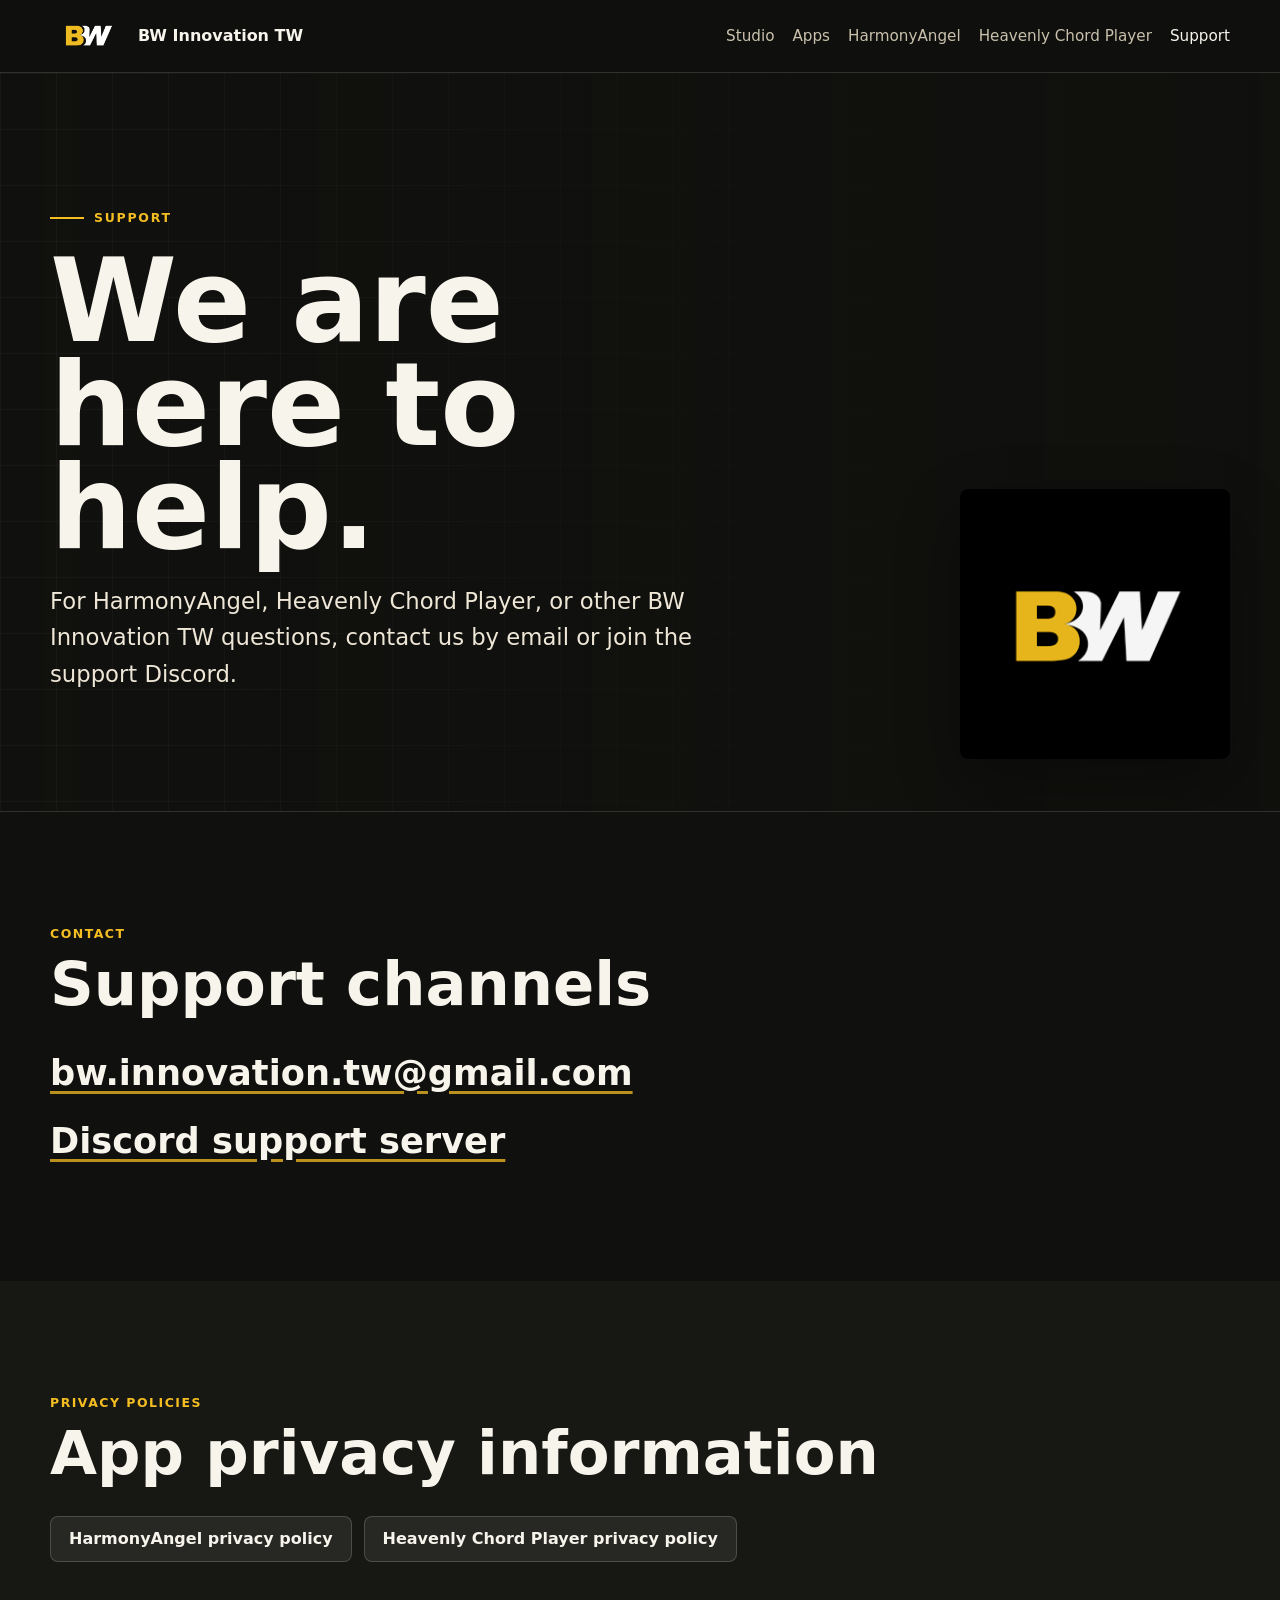
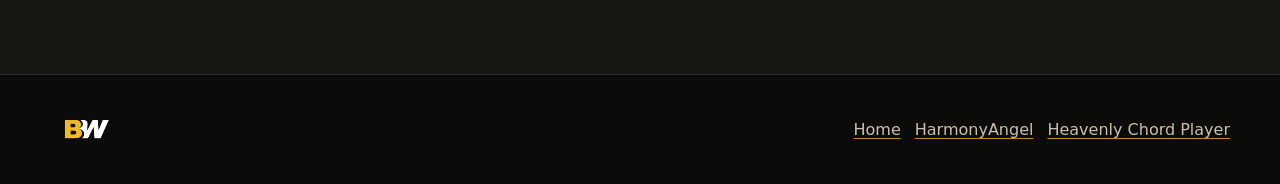
==== support/index.html @ b0c45ac6 "Add BW Innovation TW GitHub Pages site" ====
<!doctype html>
<html lang="en">
  <head>
    <meta charset="utf-8">
    <meta name="viewport" content="width=device-width, initial-scale=1">
    <title>Support | BW Innovation TW</title>
    <meta name="description" content="Contact BW Innovation TW for support by email or Discord.">
    <meta property="og:title" content="BW Innovation TW Support">
    <meta property="og:description" content="Contact BW Innovation TW for app support.">
    <meta property="og:url" content="https://bwinnovationtw.github.io/support/">
    <link rel="icon" href="../assets/bw-logo-black-bg.png">
    <link rel="stylesheet" href="../styles.css">
  </head>
  <body>
    <a class="skip-link" href="#main">Skip to content</a>
    <header class="site-header">
      <div class="nav-wrap">
        <a class="brand-link" href="../index.html" aria-label="BW Innovation TW home">
          <img src="../assets/bw-logo-transparent.png" alt="BW">
          <span>BW Innovation TW</span>
        </a>
        <nav class="site-nav" aria-label="Main navigation">
          <a href="../index.html#studio">Studio</a>
          <a href="../index.html#apps">Apps</a>
          <a href="../apps/harmonyangel/index.html">HarmonyAngel</a>
          <a href="../apps/heavenly-chord-player/index.html">Heavenly Chord Player</a>
          <a href="index.html" aria-current="page">Support</a>
        </nav>
      </div>
    </header>

    <main id="main">
      <section class="hero">
        <div class="hero-media" aria-hidden="true">
          <img class="hero-logo" src="../assets/bw-logo-black-bg.png" alt="">
        </div>
        <div class="hero-inner">
          <div class="hero-copy">
            <p class="eyebrow">Support</p>
            <h1>We are here to help.</h1>
            <p class="lede">For HarmonyAngel, Heavenly Chord Player, or other BW Innovation TW questions, contact us by email or join the support Discord.</p>
          </div>
        </div>
      </section>

      <section class="section">
        <div class="section-inner">
          <p class="section-kicker">Contact</p>
          <h2>Support channels</h2>
          <ul class="contact-list">
            <li><a href="mailto:bw.innovation.tw@gmail.com">bw.innovation.tw@gmail.com</a></li>
            <li><a href="https://discord.gg/x7wb2KQFrJ">Discord support server</a></li>
          </ul>
        </div>
      </section>

      <section class="section alt">
        <div class="section-inner">
          <p class="section-kicker">Privacy policies</p>
          <h2>App privacy information</h2>
          <div class="policy-actions">
            <a class="button" href="../apps/harmonyangel/privacy.html">HarmonyAngel privacy policy</a>
            <a class="button" href="../apps/heavenly-chord-player/privacy.html">Heavenly Chord Player privacy policy</a>
          </div>
        </div>
      </section>
    </main>

    <footer class="footer">
      <div class="footer-inner">
        <img src="../assets/bw-logo-transparent.png" alt="BW Innovation TW">
        <div class="footer-links">
          <a href="../index.html">Home</a>
          <a href="../apps/harmonyangel/index.html">HarmonyAngel</a>
          <a href="../apps/heavenly-chord-player/index.html">Heavenly Chord Player</a>
        </div>
      </div>
    </footer>
  </body>
</html>
---- styles.css ----
:root {
  --bg: #10100e;
  --bg-soft: #171714;
  --panel: #20201b;
  --panel-strong: #292820;
  --text: #f7f4ec;
  --muted: #c9c1ad;
  --line: rgba(247, 244, 236, 0.14);
  --gold: #f4bd22;
  --teal: #47d6b8;
  --coral: #ef6a5b;
  --ink: #050505;
  --shadow: 0 24px 70px rgba(0, 0, 0, 0.38);
  color-scheme: dark;
}

* {
  box-sizing: border-box;
}

html {
  scroll-behavior: smooth;
}

body {
  margin: 0;
  background: var(--bg);
  color: var(--text);
  font-family:
    Inter, ui-sans-serif, system-ui, -apple-system, BlinkMacSystemFont,
    "Segoe UI", sans-serif;
  line-height: 1.6;
  letter-spacing: 0;
}

img {
  display: block;
  max-width: 100%;
}

a {
  color: inherit;
  text-decoration-color: rgba(244, 189, 34, 0.75);
  text-underline-offset: 0.18em;
}

a:hover {
  color: var(--gold);
}

.site-header {
  position: sticky;
  top: 0;
  z-index: 20;
  border-bottom: 1px solid var(--line);
  background: rgba(16, 16, 14, 0.9);
  backdrop-filter: blur(18px);
}

.nav-wrap {
  width: min(1180px, calc(100% - 32px));
  margin: 0 auto;
  min-height: 72px;
  display: flex;
  align-items: center;
  justify-content: space-between;
  gap: 24px;
}

.brand-link {
  display: inline-flex;
  align-items: center;
  gap: 12px;
  min-width: 0;
  text-decoration: none;
}

.brand-link img {
  width: 76px;
  height: auto;
}

.brand-link span {
  font-weight: 800;
  white-space: nowrap;
}

.site-nav {
  display: flex;
  flex-wrap: wrap;
  align-items: center;
  justify-content: flex-end;
  gap: 8px 18px;
  color: var(--muted);
  font-size: 0.95rem;
}

.site-nav a {
  text-decoration: none;
}

.site-nav a[aria-current="page"] {
  color: var(--text);
}

.hero {
  position: relative;
  overflow: hidden;
  min-height: min(760px, 78svh);
  border-bottom: 1px solid var(--line);
  background:
    linear-gradient(90deg, rgba(16, 16, 14, 0.98) 0%, rgba(16, 16, 14, 0.82) 55%, rgba(16, 16, 14, 0.65) 100%),
    var(--bg);
}

.hero::before {
  content: "";
  position: absolute;
  inset: 0;
  background-image:
    linear-gradient(rgba(255, 255, 255, 0.035) 1px, transparent 1px),
    linear-gradient(90deg, rgba(255, 255, 255, 0.035) 1px, transparent 1px);
  background-size: 56px 56px;
  mask-image: linear-gradient(90deg, black, transparent 82%);
  pointer-events: none;
}

.hero-inner {
  position: relative;
  width: min(1180px, calc(100% - 32px));
  margin: 0 auto;
  padding: clamp(72px, 10vw, 132px) 0 96px;
}

.hero-copy {
  max-width: 720px;
}

.eyebrow {
  display: inline-flex;
  align-items: center;
  gap: 10px;
  margin: 0 0 22px;
  color: var(--gold);
  font-size: 0.78rem;
  font-weight: 800;
  letter-spacing: 0.14em;
  text-transform: uppercase;
}

.eyebrow::before {
  content: "";
  width: 34px;
  height: 2px;
  background: var(--gold);
}

h1,
h2,
h3,
p {
  margin-top: 0;
}

h1 {
  margin-bottom: 22px;
  font-size: clamp(3.1rem, 9vw, 7.25rem);
  line-height: 0.9;
  letter-spacing: 0;
}

.product-page h1 {
  font-size: clamp(3rem, 8vw, 6.25rem);
}

h2 {
  margin-bottom: 18px;
  font-size: clamp(2rem, 5vw, 3.8rem);
  line-height: 1;
  letter-spacing: 0;
}

h3 {
  margin-bottom: 10px;
  font-size: 1.2rem;
  line-height: 1.2;
}

.lede {
  max-width: 700px;
  color: #eee7d7;
  font-size: clamp(1.15rem, 2vw, 1.42rem);
}

.hero-actions,
.card-actions,
.policy-actions,
.support-actions {
  display: flex;
  flex-wrap: wrap;
  gap: 12px;
  margin-top: 32px;
}

.button {
  display: inline-flex;
  align-items: center;
  justify-content: center;
  min-height: 46px;
  padding: 0 18px;
  border: 1px solid rgba(247, 244, 236, 0.18);
  border-radius: 8px;
  background: rgba(247, 244, 236, 0.07);
  color: var(--text);
  font-weight: 800;
  text-decoration: none;
}

.button.primary {
  border-color: var(--gold);
  background: var(--gold);
  color: var(--ink);
}

.button:hover {
  transform: translateY(-1px);
}

.hero-media {
  position: absolute;
  inset: 0;
  pointer-events: none;
}

.hero-logo {
  position: absolute;
  right: max(24px, calc((100vw - 1180px) / 2));
  bottom: 52px;
  width: min(34vw, 270px);
  border-radius: 8px;
  box-shadow: var(--shadow);
  opacity: 0.96;
}

.home-shot {
  position: absolute;
  right: max(18px, calc((100vw - 1180px) / 2));
  width: min(52vw, 650px);
  border: 1px solid rgba(247, 244, 236, 0.14);
  border-radius: 8px;
  box-shadow: var(--shadow);
  opacity: 0.58;
}

.home-shot.one {
  top: 84px;
  transform: rotate(2deg);
}

.home-shot.two {
  top: 260px;
  right: max(120px, calc((100vw - 1000px) / 2));
  transform: rotate(-3deg);
}

.section {
  padding: clamp(64px, 9vw, 112px) 0;
}

.section.alt {
  background: var(--bg-soft);
}

.section-inner {
  width: min(1180px, calc(100% - 32px));
  margin: 0 auto;
}

.section-kicker {
  margin-bottom: 10px;
  color: var(--gold);
  font-weight: 800;
  letter-spacing: 0.12em;
  text-transform: uppercase;
  font-size: 0.78rem;
}

.split {
  display: grid;
  grid-template-columns: minmax(0, 0.9fr) minmax(280px, 1.1fr);
  gap: clamp(32px, 6vw, 76px);
  align-items: center;
}

.studio-mark {
  display: grid;
  place-items: center;
  min-height: 340px;
  border: 1px solid var(--line);
  border-radius: 8px;
  background: #050505;
  box-shadow: var(--shadow);
}

.studio-mark img {
  width: min(62%, 277px);
}

.text-block {
  color: var(--muted);
  font-size: 1.05rem;
}

.text-block strong {
  color: var(--text);
}

.app-grid {
  display: grid;
  grid-template-columns: repeat(2, minmax(0, 1fr));
  gap: 22px;
}

.app-card {
  overflow: hidden;
  border: 1px solid var(--line);
  border-radius: 8px;
  background: var(--panel);
  box-shadow: 0 18px 44px rgba(0, 0, 0, 0.22);
}

.app-card-media {
  aspect-ratio: 16 / 10;
  overflow: hidden;
  background: #080806;
}

.app-card-media img {
  width: 100%;
  height: 100%;
  object-fit: cover;
}

.app-card-body {
  padding: 24px;
}

.app-title-row {
  display: flex;
  align-items: center;
  gap: 14px;
  margin-bottom: 16px;
}

.app-title-row img {
  width: 58px;
  height: 58px;
  border-radius: 8px;
}

.app-title-row p,
.meta-line {
  margin: 3px 0 0;
  color: var(--gold);
  font-size: 0.84rem;
  font-weight: 800;
  text-transform: uppercase;
  letter-spacing: 0.08em;
}

.app-card p {
  color: var(--muted);
}

.feature-grid {
  display: grid;
  grid-template-columns: repeat(3, minmax(0, 1fr));
  gap: 18px;
}

.feature-card {
  min-height: 180px;
  padding: 22px;
  border: 1px solid var(--line);
  border-radius: 8px;
  background: var(--panel);
}

.feature-card p {
  color: var(--muted);
}

.product-hero {
  min-height: min(720px, 76svh);
}

.product-icon {
  width: 104px;
  height: 104px;
  margin-bottom: 24px;
  border-radius: 22px;
  box-shadow: var(--shadow);
}

.product-shot {
  position: absolute;
  right: max(18px, calc((100vw - 1180px) / 2));
  top: 105px;
  width: min(50vw, 680px);
  border: 1px solid rgba(247, 244, 236, 0.14);
  border-radius: 8px;
  box-shadow: var(--shadow);
  opacity: 0.68;
}

.product-layout {
  display: grid;
  grid-template-columns: minmax(0, 0.95fr) minmax(300px, 1.05fr);
  gap: clamp(30px, 5vw, 70px);
  align-items: start;
}

.shot-stack {
  display: grid;
  gap: 16px;
}

.shot-stack img {
  border: 1px solid var(--line);
  border-radius: 8px;
  box-shadow: 0 18px 44px rgba(0, 0, 0, 0.25);
}

.detail-list {
  display: grid;
  gap: 14px;
  margin: 26px 0 0;
  padding: 0;
  list-style: none;
}

.detail-list li {
  padding-left: 20px;
  border-left: 3px solid var(--gold);
  color: var(--muted);
}

.privacy-summary {
  display: grid;
  grid-template-columns: repeat(3, minmax(0, 1fr));
  gap: 18px;
  margin-top: 34px;
}

.privacy-point {
  padding: 22px;
  border: 1px solid var(--line);
  border-radius: 8px;
  background: var(--panel);
}

.privacy-point strong {
  display: block;
  margin-bottom: 6px;
  color: var(--text);
}

.privacy-point span {
  color: var(--muted);
}

.policy-page {
  background: var(--bg-soft);
}

.policy-document {
  width: min(900px, calc(100% - 32px));
  margin: 0 auto;
  padding: clamp(54px, 8vw, 92px) 0;
}

.policy-document h1 {
  font-size: clamp(2.8rem, 7vw, 5rem);
}

.policy-document h2 {
  margin-top: 42px;
  font-size: clamp(1.5rem, 3vw, 2rem);
}

.policy-document p,
.policy-document li {
  color: var(--muted);
}

.policy-document ul {
  padding-left: 1.2rem;
}

.support-band {
  border-top: 1px solid var(--line);
  border-bottom: 1px solid var(--line);
  background: var(--panel-strong);
}

.support-panel {
  display: grid;
  grid-template-columns: 1fr auto;
  gap: 28px;
  align-items: center;
}

.contact-list {
  display: grid;
  gap: 12px;
  margin: 30px 0 0;
  padding: 0;
  list-style: none;
}

.contact-list a {
  font-size: clamp(1.2rem, 3vw, 2.2rem);
  font-weight: 800;
}

.footer {
  padding: 34px 0;
  border-top: 1px solid var(--line);
  color: var(--muted);
  background: #0b0b09;
}

.footer-inner {
  width: min(1180px, calc(100% - 32px));
  margin: 0 auto;
  display: flex;
  flex-wrap: wrap;
  align-items: center;
  justify-content: space-between;
  gap: 18px;
}

.footer img {
  width: 72px;
}

.footer-links {
  display: flex;
  flex-wrap: wrap;
  gap: 14px;
}

.skip-link {
  position: absolute;
  left: 12px;
  top: -48px;
  z-index: 100;
  padding: 10px 12px;
  border-radius: 8px;
  background: var(--gold);
  color: var(--ink);
  font-weight: 800;
}

.skip-link:focus {
  top: 12px;
}

@media (max-width: 900px) {
  .nav-wrap {
    align-items: flex-start;
    flex-direction: column;
    padding: 14px 0;
    gap: 12px;
  }

  .site-nav {
    justify-content: flex-start;
  }

  .hero-inner {
    padding-top: 58px;
  }

  .hero-logo,
  .home-shot,
  .product-shot {
    opacity: 0.28;
    width: 78vw;
    right: -18vw;
  }

  .home-shot.two {
    top: 330px;
    right: -12vw;
  }

  .split,
  .app-grid,
  .feature-grid,
  .product-layout,
  .privacy-summary,
  .support-panel {
    grid-template-columns: 1fr;
  }

  .studio-mark {
    min-height: 260px;
  }
}

@media (max-width: 560px) {
  .brand-link span {
    white-space: normal;
  }

  .site-nav {
    font-size: 0.9rem;
    gap: 7px 12px;
  }

  .hero {
    min-height: auto;
  }

  .hero-inner {
    padding-bottom: 72px;
  }

  .button {
    width: 100%;
  }

  .app-title-row {
    align-items: flex-start;
  }

  .footer-inner {
    align-items: flex-start;
    flex-direction: column;
  }
}
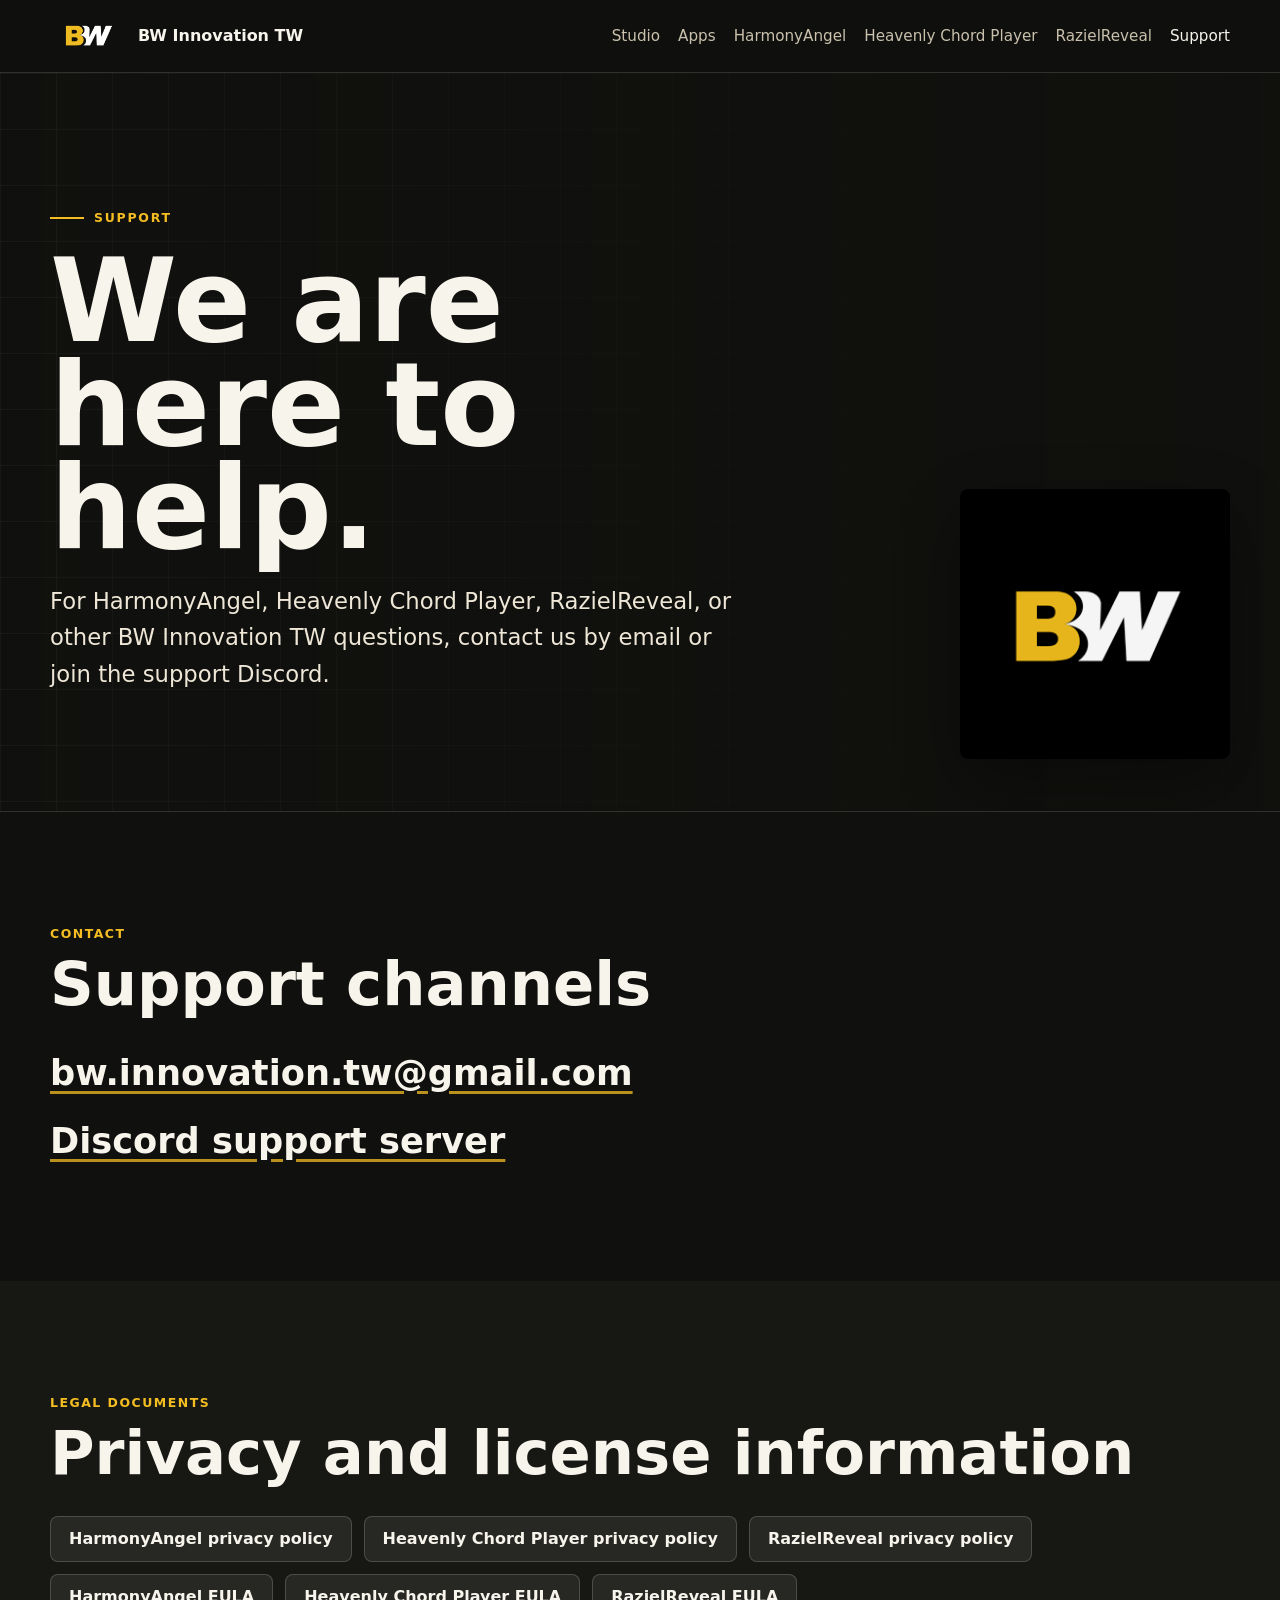
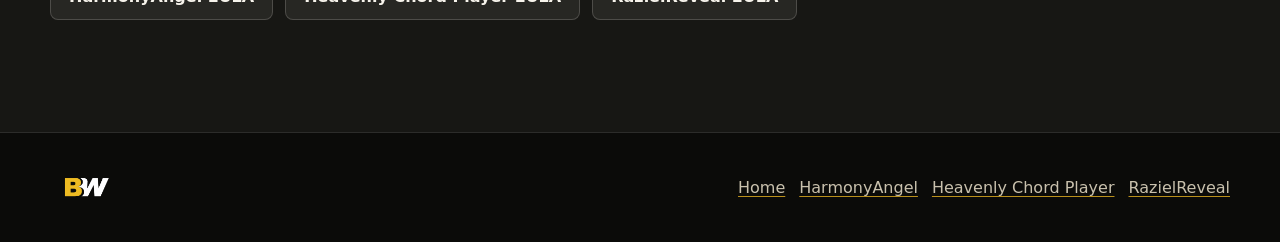
==== commit a447bf82: "Add RazielReveal and legal pages" ====
--- a/support/index.html
+++ b/support/index.html
@@ -24,6 +24,7 @@
           <a href="../index.html#apps">Apps</a>
           <a href="../apps/harmonyangel/index.html">HarmonyAngel</a>
           <a href="../apps/heavenly-chord-player/index.html">Heavenly Chord Player</a>
+          <a href="../apps/razielreveal/index.html">RazielReveal</a>
           <a href="index.html" aria-current="page">Support</a>
         </nav>
       </div>
@@ -38,7 +39,7 @@
           <div class="hero-copy">
             <p class="eyebrow">Support</p>
             <h1>We are here to help.</h1>
-            <p class="lede">For HarmonyAngel, Heavenly Chord Player, or other BW Innovation TW questions, contact us by email or join the support Discord.</p>
+            <p class="lede">For HarmonyAngel, Heavenly Chord Player, RazielReveal, or other BW Innovation TW questions, contact us by email or join the support Discord.</p>
           </div>
         </div>
       </section>
@@ -56,11 +57,15 @@
 
       <section class="section alt">
         <div class="section-inner">
-          <p class="section-kicker">Privacy policies</p>
-          <h2>App privacy information</h2>
+          <p class="section-kicker">Legal documents</p>
+          <h2>Privacy and license information</h2>
           <div class="policy-actions">
             <a class="button" href="../apps/harmonyangel/privacy.html">HarmonyAngel privacy policy</a>
             <a class="button" href="../apps/heavenly-chord-player/privacy.html">Heavenly Chord Player privacy policy</a>
+            <a class="button" href="../apps/razielreveal/privacy.html">RazielReveal privacy policy</a>
+            <a class="button" href="../apps/harmonyangel/eula.html">HarmonyAngel EULA</a>
+            <a class="button" href="../apps/heavenly-chord-player/eula.html">Heavenly Chord Player EULA</a>
+            <a class="button" href="../apps/razielreveal/eula.html">RazielReveal EULA</a>
           </div>
         </div>
       </section>
@@ -73,6 +78,7 @@
           <a href="../index.html">Home</a>
           <a href="../apps/harmonyangel/index.html">HarmonyAngel</a>
           <a href="../apps/heavenly-chord-player/index.html">Heavenly Chord Player</a>
+          <a href="../apps/razielreveal/index.html">RazielReveal</a>
         </div>
       </div>
     </footer>
--- a/styles.css
+++ b/styles.css
@@ -317,7 +317,7 @@
 
 .app-grid {
   display: grid;
-  grid-template-columns: repeat(2, minmax(0, 1fr));
+  grid-template-columns: repeat(3, minmax(0, 1fr));
   gap: 22px;
 }
 
@@ -339,6 +339,15 @@
   width: 100%;
   height: 100%;
   object-fit: cover;
+}
+
+.app-card-media.portrait {
+  background: #050505;
+}
+
+.app-card-media.portrait img {
+  object-fit: contain;
+  object-position: top center;
 }
 
 .app-card-body {
@@ -413,6 +422,12 @@
   opacity: 0.68;
 }
 
+.product-shot.portrait {
+  top: 82px;
+  right: max(42px, calc((100vw - 1040px) / 2));
+  width: min(28vw, 320px);
+}
+
 .product-layout {
   display: grid;
   grid-template-columns: minmax(0, 0.95fr) minmax(300px, 1.05fr);
@@ -479,8 +494,31 @@
   padding: clamp(54px, 8vw, 92px) 0;
 }
 
+.policy-app-name {
+  display: inline-flex;
+  align-items: center;
+  gap: 10px;
+  margin: 0 0 8px;
+  color: var(--muted);
+  font-size: 1.05rem;
+  font-weight: 700;
+}
+
+.policy-app-name::before {
+  content: "";
+  width: 34px;
+  height: 2px;
+  background: var(--muted);
+}
+
 .policy-document h1 {
   font-size: clamp(2.8rem, 7vw, 5rem);
+}
+
+.policy-date {
+  margin-bottom: 44px;
+  color: var(--muted);
+  font-size: 1.05rem;
 }
 
 .policy-document h2 {
@@ -588,6 +626,11 @@
     opacity: 0.28;
     width: 78vw;
     right: -18vw;
+  }
+
+  .product-shot.portrait {
+    width: 46vw;
+    right: -4vw;
   }
 
   .home-shot.two {
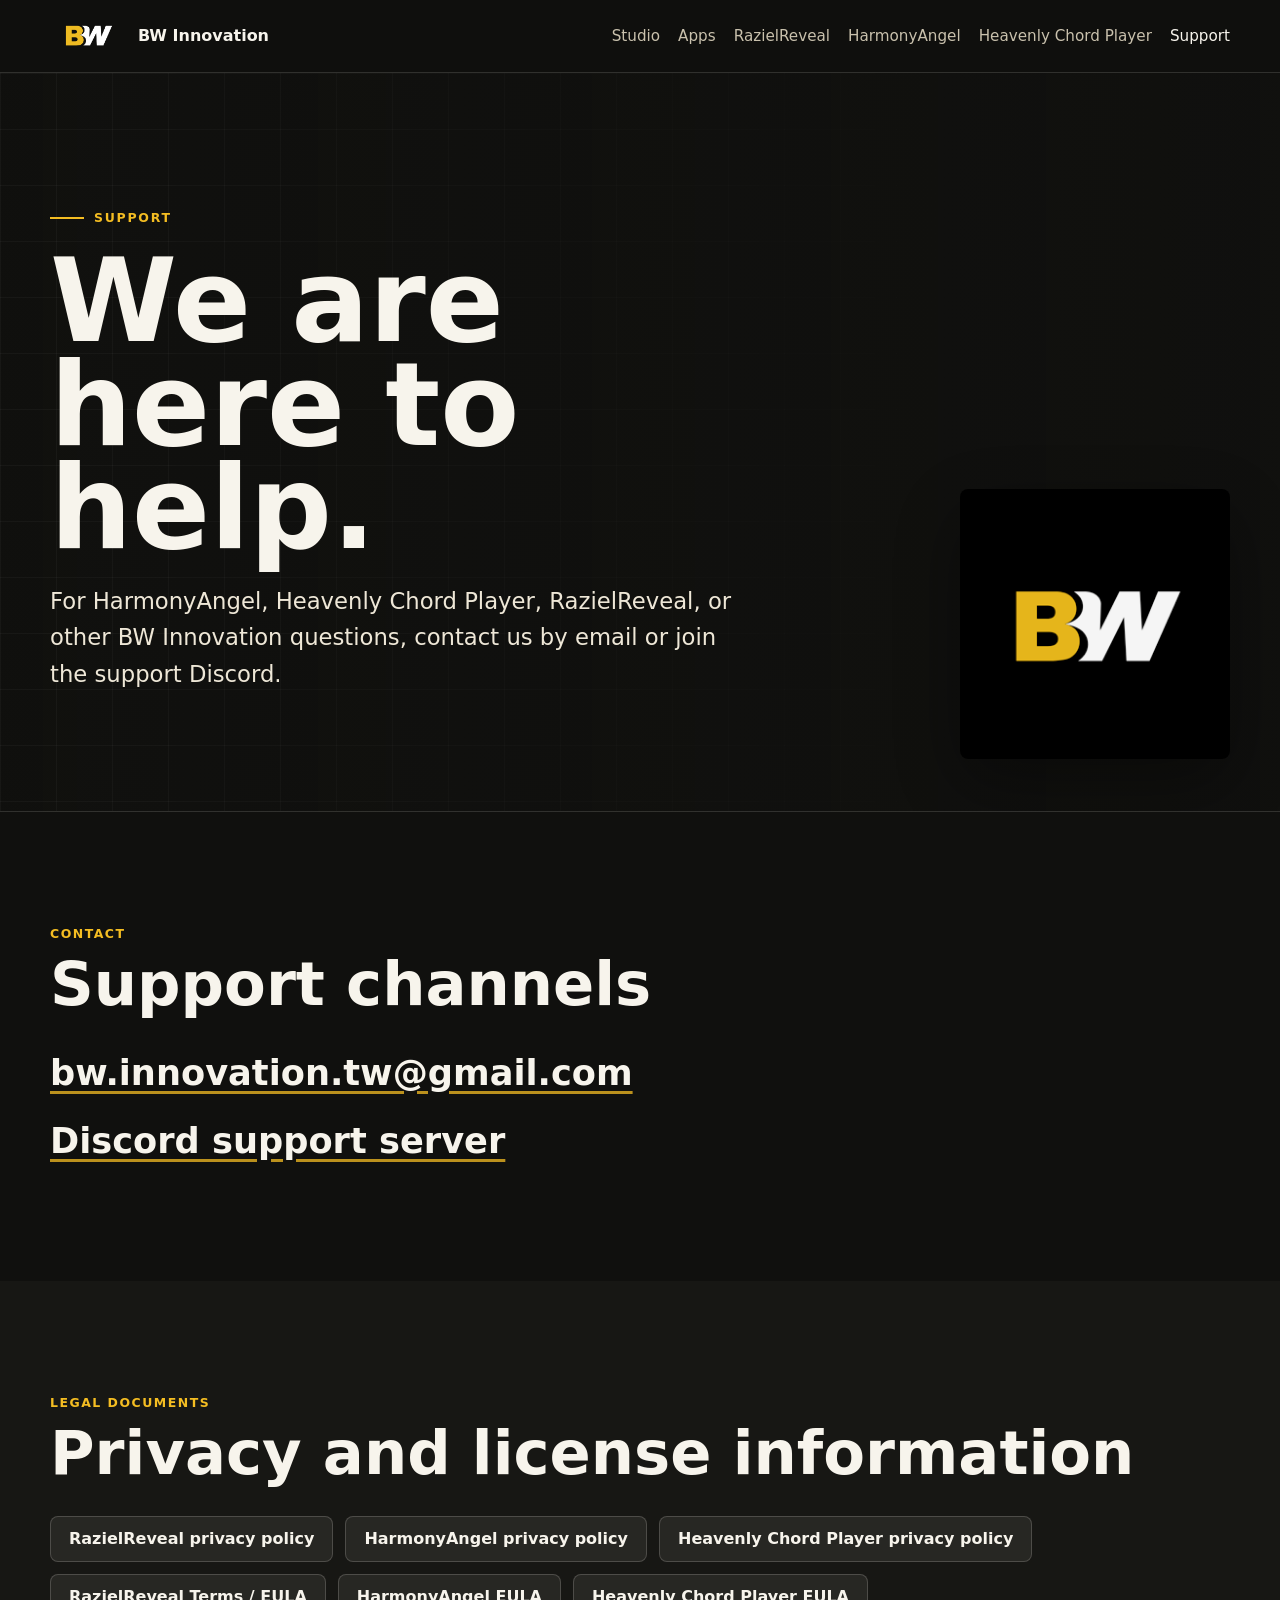
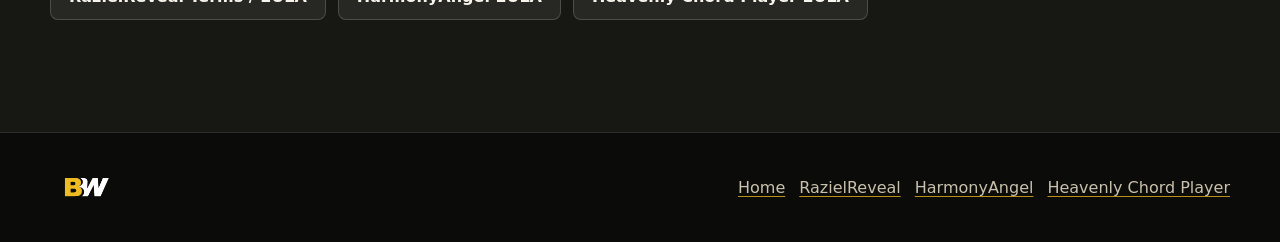
==== commit da5cd7c3: "Update BW Innovation website content" ====
--- a/support/index.html
+++ b/support/index.html
@@ -3,10 +3,10 @@
   <head>
     <meta charset="utf-8">
     <meta name="viewport" content="width=device-width, initial-scale=1">
-    <title>Support | BW Innovation TW</title>
-    <meta name="description" content="Contact BW Innovation TW for support by email or Discord.">
-    <meta property="og:title" content="BW Innovation TW Support">
-    <meta property="og:description" content="Contact BW Innovation TW for app support.">
+    <title>Support | BW Innovation</title>
+    <meta name="description" content="Contact BW Innovation for support by email or Discord.">
+    <meta property="og:title" content="BW Innovation Support">
+    <meta property="og:description" content="Contact BW Innovation for app support.">
     <meta property="og:url" content="https://bwinnovationtw.github.io/support/">
     <link rel="icon" href="../assets/bw-logo-black-bg.png">
     <link rel="stylesheet" href="../styles.css">
@@ -15,16 +15,16 @@
     <a class="skip-link" href="#main">Skip to content</a>
     <header class="site-header">
       <div class="nav-wrap">
-        <a class="brand-link" href="../index.html" aria-label="BW Innovation TW home">
+        <a class="brand-link" href="../index.html" aria-label="BW Innovation home">
           <img src="../assets/bw-logo-transparent.png" alt="BW">
-          <span>BW Innovation TW</span>
+          <span>BW Innovation</span>
         </a>
         <nav class="site-nav" aria-label="Main navigation">
           <a href="../index.html#studio">Studio</a>
           <a href="../index.html#apps">Apps</a>
+          <a href="../apps/razielreveal/index.html">RazielReveal</a>
           <a href="../apps/harmonyangel/index.html">HarmonyAngel</a>
           <a href="../apps/heavenly-chord-player/index.html">Heavenly Chord Player</a>
-          <a href="../apps/razielreveal/index.html">RazielReveal</a>
           <a href="index.html" aria-current="page">Support</a>
         </nav>
       </div>
@@ -39,7 +39,7 @@
           <div class="hero-copy">
             <p class="eyebrow">Support</p>
             <h1>We are here to help.</h1>
-            <p class="lede">For HarmonyAngel, Heavenly Chord Player, RazielReveal, or other BW Innovation TW questions, contact us by email or join the support Discord.</p>
+            <p class="lede">For HarmonyAngel, Heavenly Chord Player, RazielReveal, or other BW Innovation questions, contact us by email or join the support Discord.</p>
           </div>
         </div>
       </section>
@@ -60,12 +60,12 @@
           <p class="section-kicker">Legal documents</p>
           <h2>Privacy and license information</h2>
           <div class="policy-actions">
+            <a class="button" href="../apps/razielreveal/privacy.html">RazielReveal privacy policy</a>
             <a class="button" href="../apps/harmonyangel/privacy.html">HarmonyAngel privacy policy</a>
             <a class="button" href="../apps/heavenly-chord-player/privacy.html">Heavenly Chord Player privacy policy</a>
-            <a class="button" href="../apps/razielreveal/privacy.html">RazielReveal privacy policy</a>
+            <a class="button" href="../apps/razielreveal/eula.html">RazielReveal Terms / EULA</a>
             <a class="button" href="../apps/harmonyangel/eula.html">HarmonyAngel EULA</a>
             <a class="button" href="../apps/heavenly-chord-player/eula.html">Heavenly Chord Player EULA</a>
-            <a class="button" href="../apps/razielreveal/eula.html">RazielReveal EULA</a>
           </div>
         </div>
       </section>
@@ -73,12 +73,12 @@
 
     <footer class="footer">
       <div class="footer-inner">
-        <img src="../assets/bw-logo-transparent.png" alt="BW Innovation TW">
+        <img src="../assets/bw-logo-transparent.png" alt="BW Innovation">
         <div class="footer-links">
           <a href="../index.html">Home</a>
+          <a href="../apps/razielreveal/index.html">RazielReveal</a>
           <a href="../apps/harmonyangel/index.html">HarmonyAngel</a>
           <a href="../apps/heavenly-chord-player/index.html">Heavenly Chord Player</a>
-          <a href="../apps/razielreveal/index.html">RazielReveal</a>
         </div>
       </div>
     </footer>
--- a/styles.css
+++ b/styles.css
@@ -446,6 +446,35 @@
   box-shadow: 0 18px 44px rgba(0, 0, 0, 0.25);
 }
 
+.screenshot-grid {
+  display: grid;
+  grid-template-columns: repeat(3, minmax(0, 1fr));
+  gap: 18px;
+  margin-top: 34px;
+}
+
+.screenshot-card {
+  overflow: hidden;
+  margin: 0;
+  border: 1px solid var(--line);
+  border-radius: 8px;
+  background: var(--panel);
+  box-shadow: 0 18px 44px rgba(0, 0, 0, 0.22);
+}
+
+.screenshot-card img {
+  width: 100%;
+  aspect-ratio: 689 / 920;
+  object-fit: cover;
+  object-position: top center;
+}
+
+.screenshot-card figcaption {
+  padding: 14px 16px 16px;
+  color: var(--muted);
+  font-weight: 700;
+}
+
 .detail-list {
   display: grid;
   gap: 14px;
@@ -641,6 +670,7 @@
   .split,
   .app-grid,
   .feature-grid,
+  .screenshot-grid,
   .product-layout,
   .privacy-summary,
   .support-panel {
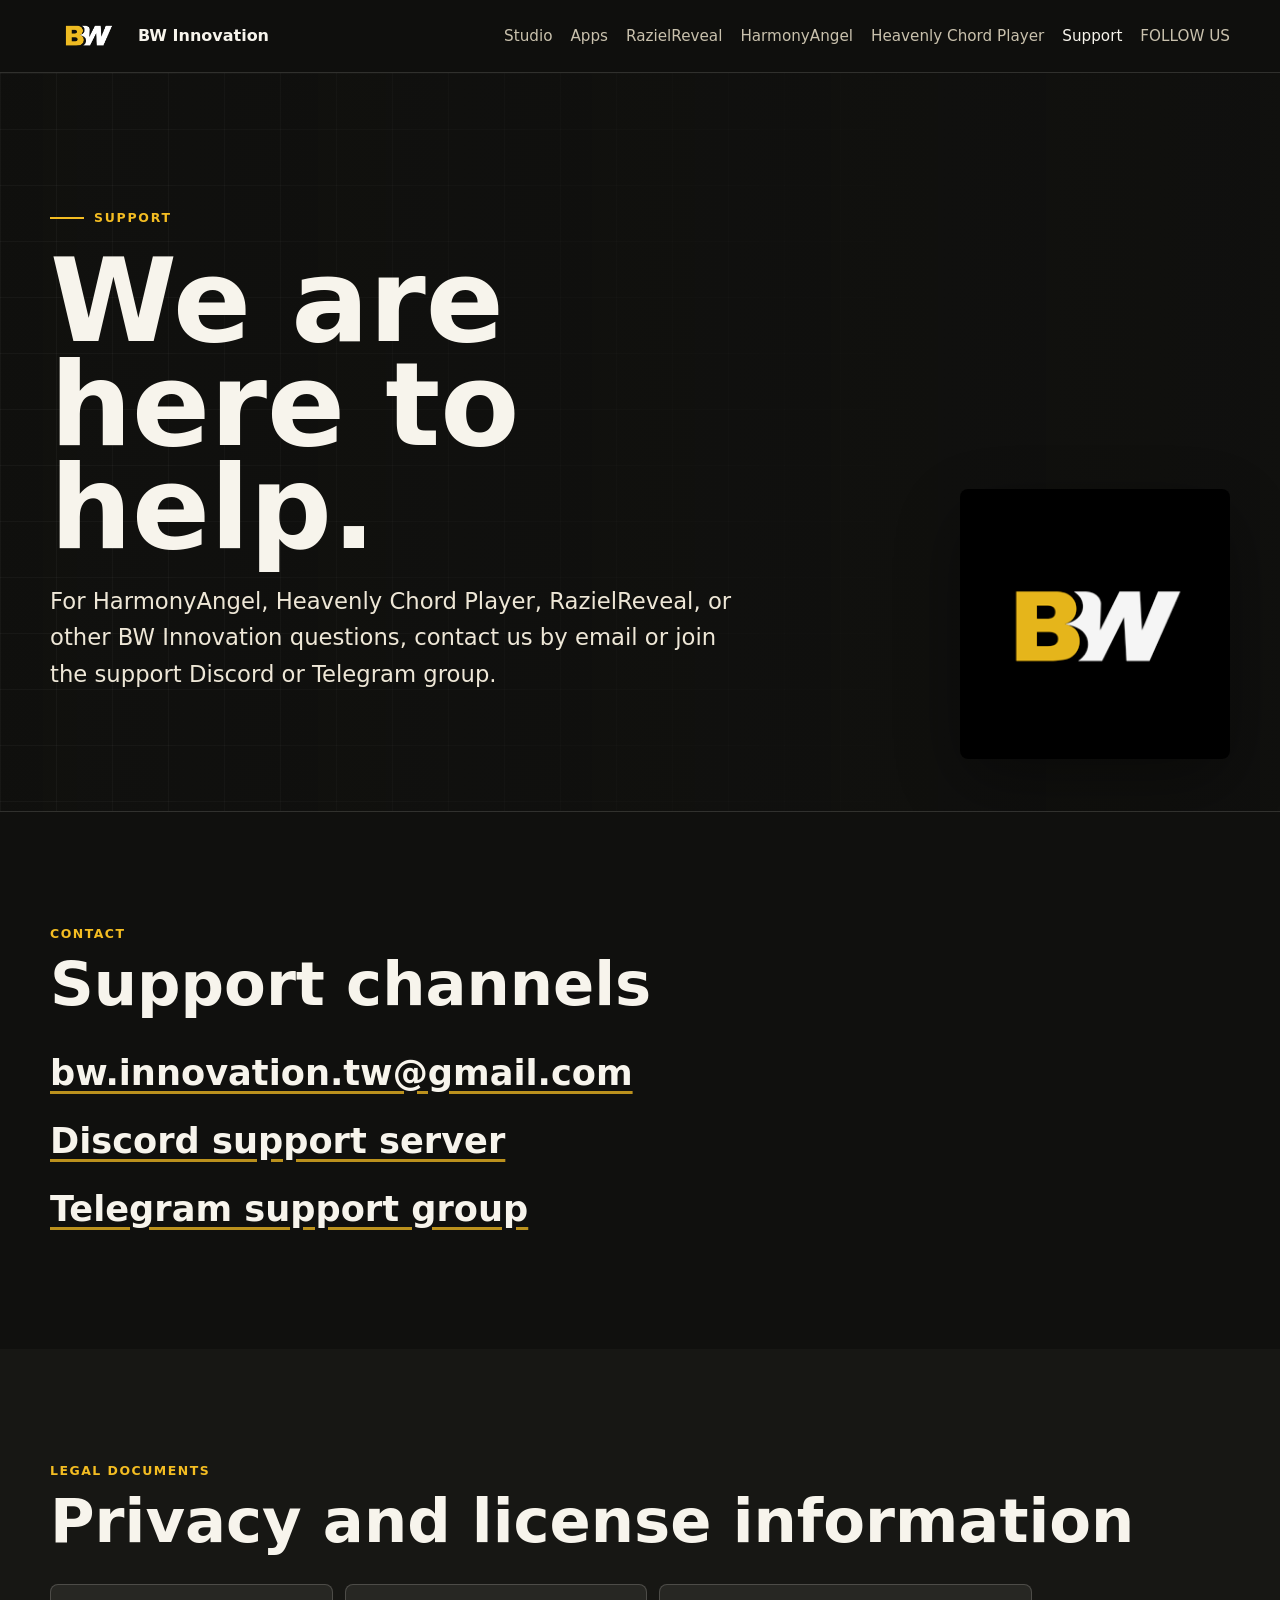
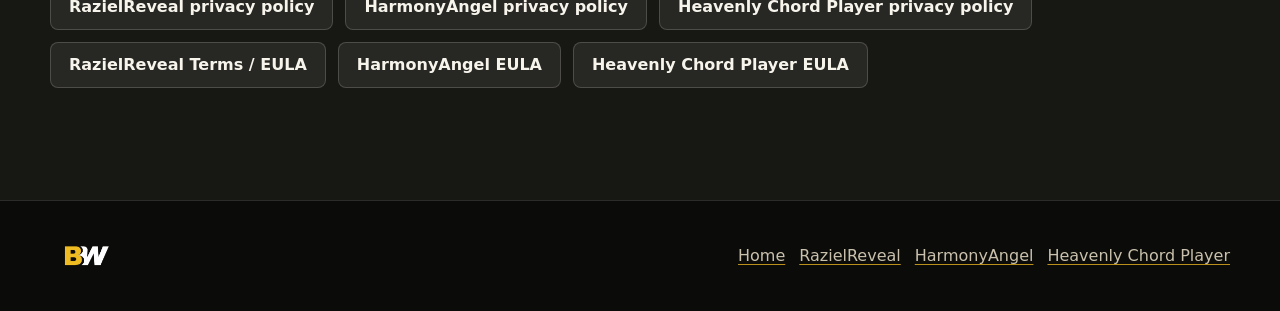
==== commit b50845ac: "Publish website updates" ====
--- a/support/index.html
+++ b/support/index.html
@@ -4,7 +4,7 @@
     <meta charset="utf-8">
     <meta name="viewport" content="width=device-width, initial-scale=1">
     <title>Support | BW Innovation</title>
-    <meta name="description" content="Contact BW Innovation for support by email or Discord.">
+    <meta name="description" content="Contact BW Innovation for support by email, Discord, or Telegram.">
     <meta property="og:title" content="BW Innovation Support">
     <meta property="og:description" content="Contact BW Innovation for app support.">
     <meta property="og:url" content="https://bwinnovationtw.github.io/support/">
@@ -26,6 +26,7 @@
           <a href="../apps/harmonyangel/index.html">HarmonyAngel</a>
           <a href="../apps/heavenly-chord-player/index.html">Heavenly Chord Player</a>
           <a href="index.html" aria-current="page">Support</a>
+          <a href="https://www.instagram.com/bw.innovation.tw" target="_blank" rel="noopener">FOLLOW US</a>
         </nav>
       </div>
     </header>
@@ -39,7 +40,7 @@
           <div class="hero-copy">
             <p class="eyebrow">Support</p>
             <h1>We are here to help.</h1>
-            <p class="lede">For HarmonyAngel, Heavenly Chord Player, RazielReveal, or other BW Innovation questions, contact us by email or join the support Discord.</p>
+            <p class="lede">For HarmonyAngel, Heavenly Chord Player, RazielReveal, or other BW Innovation questions, contact us by email or join the support Discord or Telegram group.</p>
           </div>
         </div>
       </section>
@@ -51,6 +52,7 @@
           <ul class="contact-list">
             <li><a href="mailto:bw.innovation.tw@gmail.com">bw.innovation.tw@gmail.com</a></li>
             <li><a href="https://discord.gg/x7wb2KQFrJ">Discord support server</a></li>
+            <li><a href="https://t.me/bwinnovationtw">Telegram support group</a></li>
           </ul>
         </div>
       </section>
--- a/styles.css
+++ b/styles.css
@@ -136,6 +136,97 @@
   max-width: 720px;
 }
 
+.splash-showcase {
+  position: relative;
+  z-index: 1;
+  display: grid;
+  grid-template-columns: repeat(3, minmax(0, 1fr));
+  gap: 18px;
+  margin-top: clamp(42px, 7vw, 72px);
+}
+
+.splash-app {
+  display: flex;
+  min-height: 100%;
+  flex-direction: column;
+  padding: 18px;
+  border: 1px solid rgba(247, 244, 236, 0.18);
+  border-radius: 8px;
+  background: rgba(32, 32, 27, 0.86);
+  box-shadow: 0 18px 44px rgba(0, 0, 0, 0.26);
+  backdrop-filter: blur(14px);
+}
+
+.splash-app-media {
+  aspect-ratio: 16 / 9;
+  overflow: hidden;
+  margin-bottom: 18px;
+  border: 1px solid rgba(247, 244, 236, 0.12);
+  border-radius: 8px;
+  background: #080806;
+}
+
+.splash-app-media img {
+  width: 100%;
+  height: 100%;
+  object-fit: cover;
+}
+
+.splash-app-media.portrait {
+  background: #050505;
+}
+
+.splash-app-media.portrait img {
+  object-fit: contain;
+  object-position: top center;
+}
+
+.splash-app-header {
+  display: flex;
+  align-items: center;
+  gap: 14px;
+  margin-bottom: 14px;
+}
+
+.splash-app-header img {
+  width: 56px;
+  height: 56px;
+  border-radius: 8px;
+}
+
+.splash-app-header h2 {
+  margin-bottom: 4px;
+  font-size: clamp(1.2rem, 2vw, 1.7rem);
+  line-height: 1.08;
+}
+
+.splash-app-header p {
+  margin: 0;
+  color: var(--gold);
+  font-size: 0.78rem;
+  font-weight: 800;
+  letter-spacing: 0.08em;
+  text-transform: uppercase;
+}
+
+.splash-app > p {
+  color: var(--muted);
+}
+
+.splash-actions {
+  display: flex;
+  flex-wrap: wrap;
+  gap: 10px;
+  margin-top: auto;
+  padding-top: 16px;
+}
+
+.splash-actions .button {
+  min-height: 42px;
+  padding: 0 14px;
+  font-size: 0.9rem;
+}
+
 .eyebrow {
   display: inline-flex;
   align-items: center;
@@ -453,6 +544,28 @@
   margin-top: 34px;
 }
 
+.demo-layout {
+  display: grid;
+  grid-template-columns: minmax(260px, 0.82fr) minmax(320px, 1.18fr);
+  gap: clamp(30px, 5vw, 70px);
+  align-items: center;
+}
+
+.demo-video-frame {
+  overflow: hidden;
+  border: 1px solid var(--line);
+  border-radius: 8px;
+  background: #050505;
+  box-shadow: var(--shadow);
+}
+
+.demo-video-frame video {
+  display: block;
+  width: 100%;
+  max-height: min(720px, 76svh);
+  background: #050505;
+}
+
 .screenshot-card {
   overflow: hidden;
   margin: 0;
@@ -668,9 +781,11 @@
   }
 
   .split,
+  .splash-showcase,
   .app-grid,
   .feature-grid,
   .screenshot-grid,
+  .demo-layout,
   .product-layout,
   .privacy-summary,
   .support-panel {
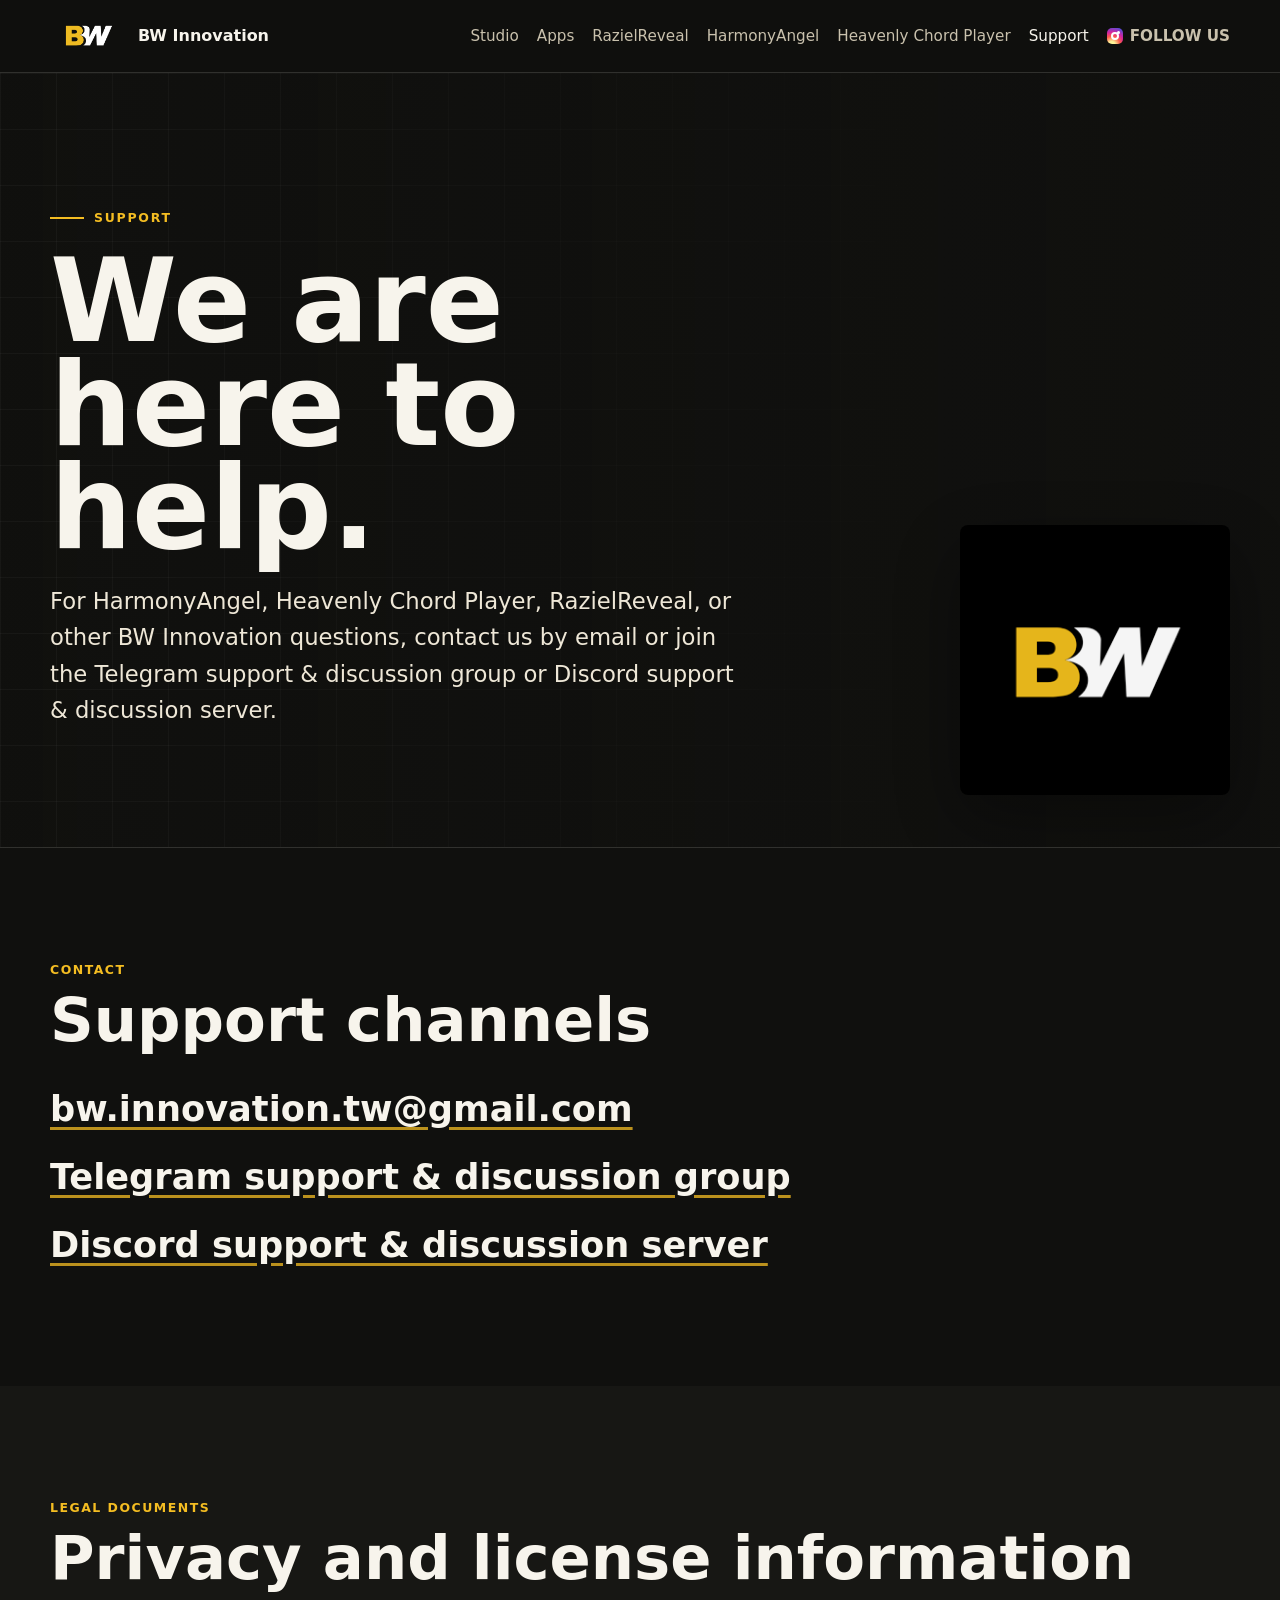
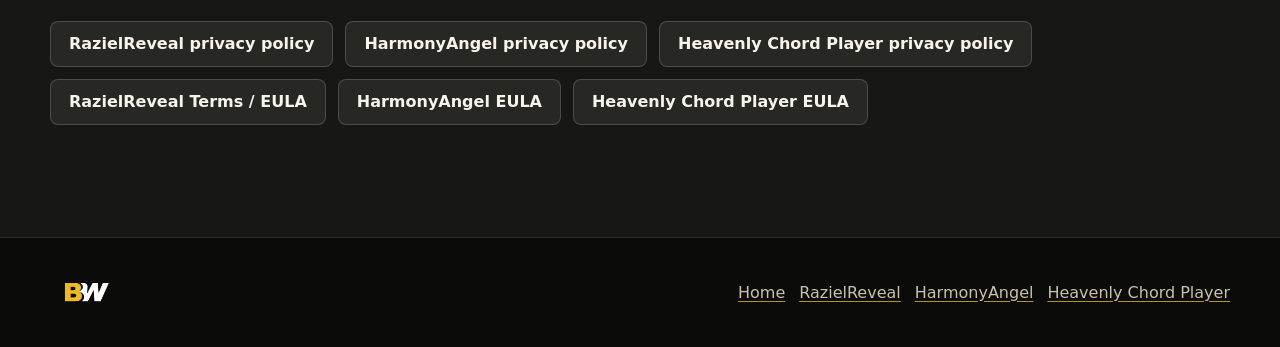
==== commit 6530a0a4: "Update social and support links" ====
--- a/support/index.html
+++ b/support/index.html
@@ -4,7 +4,7 @@
     <meta charset="utf-8">
     <meta name="viewport" content="width=device-width, initial-scale=1">
     <title>Support | BW Innovation</title>
-    <meta name="description" content="Contact BW Innovation for support by email, Discord, or Telegram.">
+    <meta name="description" content="Contact BW Innovation for support by email, Telegram, or Discord.">
     <meta property="og:title" content="BW Innovation Support">
     <meta property="og:description" content="Contact BW Innovation for app support.">
     <meta property="og:url" content="https://bwinnovationtw.github.io/support/">
@@ -26,7 +26,7 @@
           <a href="../apps/harmonyangel/index.html">HarmonyAngel</a>
           <a href="../apps/heavenly-chord-player/index.html">Heavenly Chord Player</a>
           <a href="index.html" aria-current="page">Support</a>
-          <a href="https://www.instagram.com/bw.innovation.tw" target="_blank" rel="noopener">FOLLOW US</a>
+          <a class="nav-social" href="https://www.instagram.com/bw.innovation.tw" target="_blank" rel="noopener"><span class="instagram-mark" aria-hidden="true"></span>FOLLOW US</a>
         </nav>
       </div>
     </header>
@@ -40,7 +40,7 @@
           <div class="hero-copy">
             <p class="eyebrow">Support</p>
             <h1>We are here to help.</h1>
-            <p class="lede">For HarmonyAngel, Heavenly Chord Player, RazielReveal, or other BW Innovation questions, contact us by email or join the support Discord or Telegram group.</p>
+            <p class="lede">For HarmonyAngel, Heavenly Chord Player, RazielReveal, or other BW Innovation questions, contact us by email or join the Telegram support &amp; discussion group or Discord support &amp; discussion server.</p>
           </div>
         </div>
       </section>
@@ -51,8 +51,8 @@
           <h2>Support channels</h2>
           <ul class="contact-list">
             <li><a href="mailto:bw.innovation.tw@gmail.com">bw.innovation.tw@gmail.com</a></li>
-            <li><a href="https://discord.gg/x7wb2KQFrJ">Discord support server</a></li>
-            <li><a href="https://t.me/bwinnovationtw">Telegram support group</a></li>
+            <li><a href="https://t.me/bwinnovationtw">Telegram support &amp; discussion group</a></li>
+            <li><a href="https://discord.gg/x7wb2KQFrJ">Discord support &amp; discussion server</a></li>
           </ul>
         </div>
       </section>
--- a/styles.css
+++ b/styles.css
@@ -99,6 +99,42 @@
   text-decoration: none;
 }
 
+.site-nav .nav-social {
+  display: inline-flex;
+  align-items: center;
+  gap: 7px;
+  font-weight: 800;
+}
+
+.instagram-mark {
+  position: relative;
+  width: 16px;
+  height: 16px;
+  flex: 0 0 16px;
+  border-radius: 5px;
+  background:
+    radial-gradient(circle at 30% 105%, #fdf497 0 16%, #fd5949 42%, #d6249f 62%, #285aeb 100%);
+}
+
+.instagram-mark::before {
+  content: "";
+  position: absolute;
+  inset: 4px;
+  border: 2px solid #fff;
+  border-radius: 50%;
+}
+
+.instagram-mark::after {
+  content: "";
+  position: absolute;
+  top: 3px;
+  right: 3px;
+  width: 3px;
+  height: 3px;
+  border-radius: 50%;
+  background: #fff;
+}
+
 .site-nav a[aria-current="page"] {
   color: var(--text);
 }
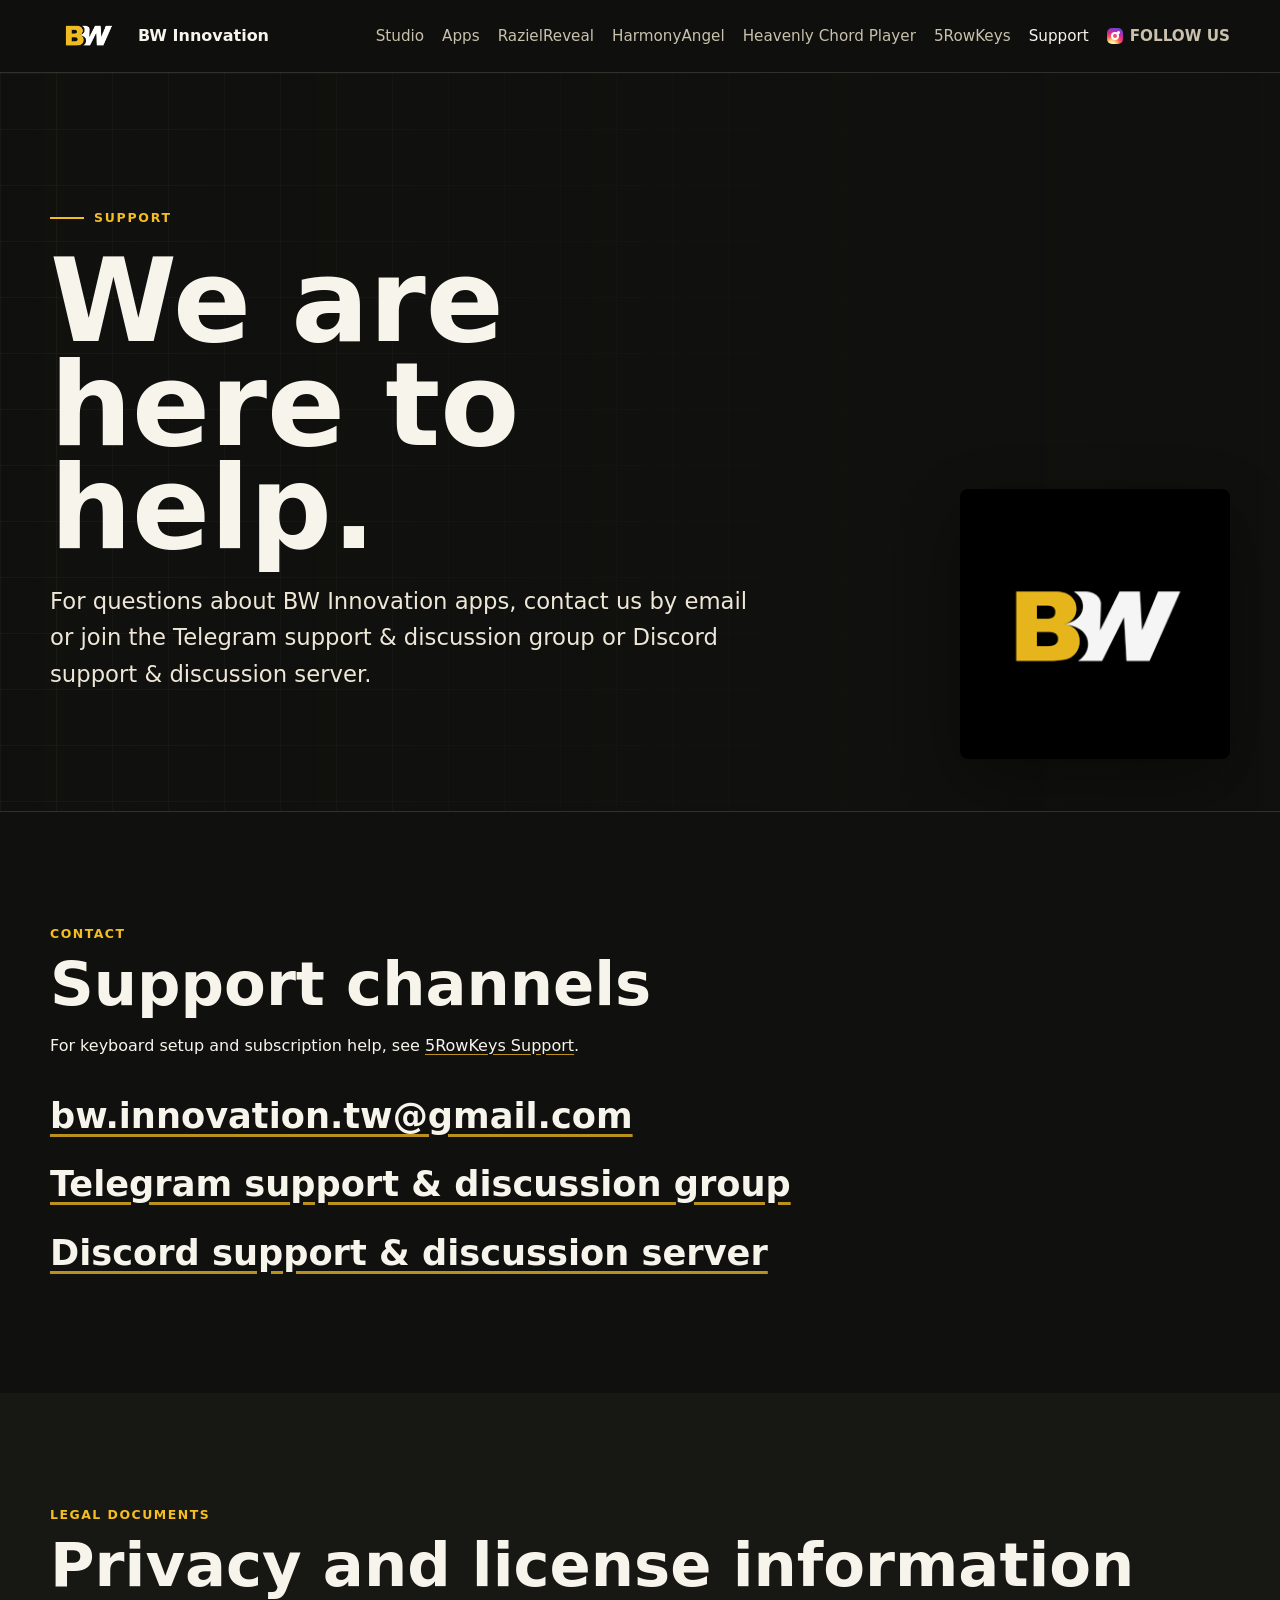
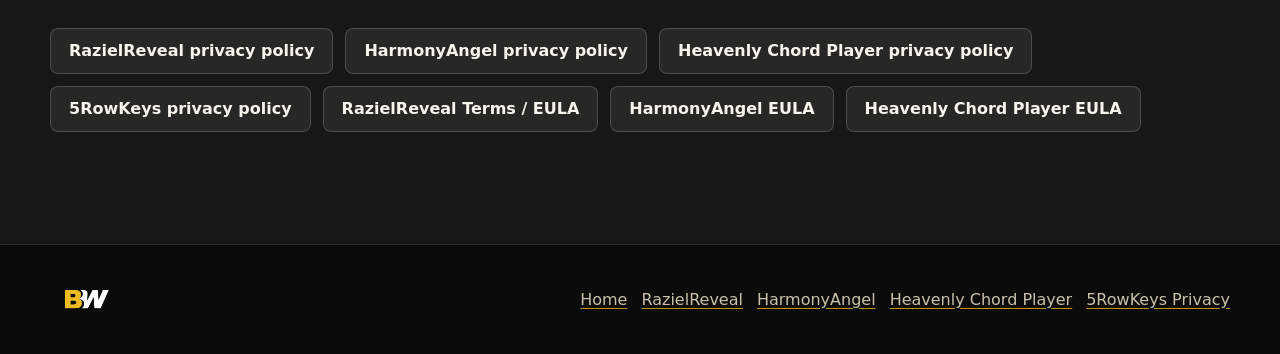
==== commit c2551c0a: "Launch 5RowKeys product and support pages" ====
--- a/support/index.html
+++ b/support/index.html
@@ -25,6 +25,7 @@
           <a href="../apps/razielreveal/index.html">RazielReveal</a>
           <a href="../apps/harmonyangel/index.html">HarmonyAngel</a>
           <a href="../apps/heavenly-chord-player/index.html">Heavenly Chord Player</a>
+          <a href="../apps/5rowkeys/">5RowKeys</a>
           <a href="index.html" aria-current="page">Support</a>
           <a class="nav-social" href="https://www.instagram.com/bw.innovation.tw" target="_blank" rel="noopener"><span class="instagram-mark" aria-hidden="true"></span>FOLLOW US</a>
         </nav>
@@ -40,7 +41,7 @@
           <div class="hero-copy">
             <p class="eyebrow">Support</p>
             <h1>We are here to help.</h1>
-            <p class="lede">For HarmonyAngel, Heavenly Chord Player, RazielReveal, or other BW Innovation questions, contact us by email or join the Telegram support &amp; discussion group or Discord support &amp; discussion server.</p>
+            <p class="lede">For questions about BW Innovation apps, contact us by email or join the Telegram support &amp; discussion group or Discord support &amp; discussion server.</p>
           </div>
         </div>
       </section>
@@ -49,6 +50,7 @@
         <div class="section-inner">
           <p class="section-kicker">Contact</p>
           <h2>Support channels</h2>
+          <p>For keyboard setup and subscription help, see <a href="../apps/5rowkeys/support.html">5RowKeys Support</a>.</p>
           <ul class="contact-list">
             <li><a href="mailto:bw.innovation.tw@gmail.com">bw.innovation.tw@gmail.com</a></li>
             <li><a href="https://t.me/bwinnovationtw">Telegram support &amp; discussion group</a></li>
@@ -65,6 +67,7 @@
             <a class="button" href="../apps/razielreveal/privacy.html">RazielReveal privacy policy</a>
             <a class="button" href="../apps/harmonyangel/privacy.html">HarmonyAngel privacy policy</a>
             <a class="button" href="../apps/heavenly-chord-player/privacy.html">Heavenly Chord Player privacy policy</a>
+            <a class="button" href="../apps/5rowkeys/privacy.html">5RowKeys privacy policy</a>
             <a class="button" href="../apps/razielreveal/eula.html">RazielReveal Terms / EULA</a>
             <a class="button" href="../apps/harmonyangel/eula.html">HarmonyAngel EULA</a>
             <a class="button" href="../apps/heavenly-chord-player/eula.html">Heavenly Chord Player EULA</a>
@@ -81,6 +84,7 @@
           <a href="../apps/razielreveal/index.html">RazielReveal</a>
           <a href="../apps/harmonyangel/index.html">HarmonyAngel</a>
           <a href="../apps/heavenly-chord-player/index.html">Heavenly Chord Player</a>
+          <a href="../apps/5rowkeys/privacy.html">5RowKeys Privacy</a>
         </div>
       </div>
     </footer>
--- a/styles.css
+++ b/styles.css
@@ -444,8 +444,14 @@
 
 .app-grid {
   display: grid;
-  grid-template-columns: repeat(3, minmax(0, 1fr));
+  grid-template-columns: repeat(2, minmax(0, 1fr));
   gap: 22px;
+}
+
+@media (min-width: 1120px) {
+  .app-grid {
+    grid-template-columns: repeat(4, minmax(0, 1fr));
+  }
 }
 
 .app-card {
@@ -475,6 +481,14 @@
 .app-card-media.portrait img {
   object-fit: contain;
   object-position: top center;
+}
+
+.keys-catalog-media {
+  background: #ced3d8;
+}
+
+.keys-catalog-media img {
+  object-fit: contain;
 }
 
 .app-card-body {
@@ -818,7 +832,6 @@
 
   .split,
   .splash-showcase,
-  .app-grid,
   .feature-grid,
   .screenshot-grid,
   .demo-layout,
@@ -834,6 +847,10 @@
 }
 
 @media (max-width: 560px) {
+  .app-grid {
+    grid-template-columns: 1fr;
+  }
+
   .brand-link span {
     white-space: normal;
   }
